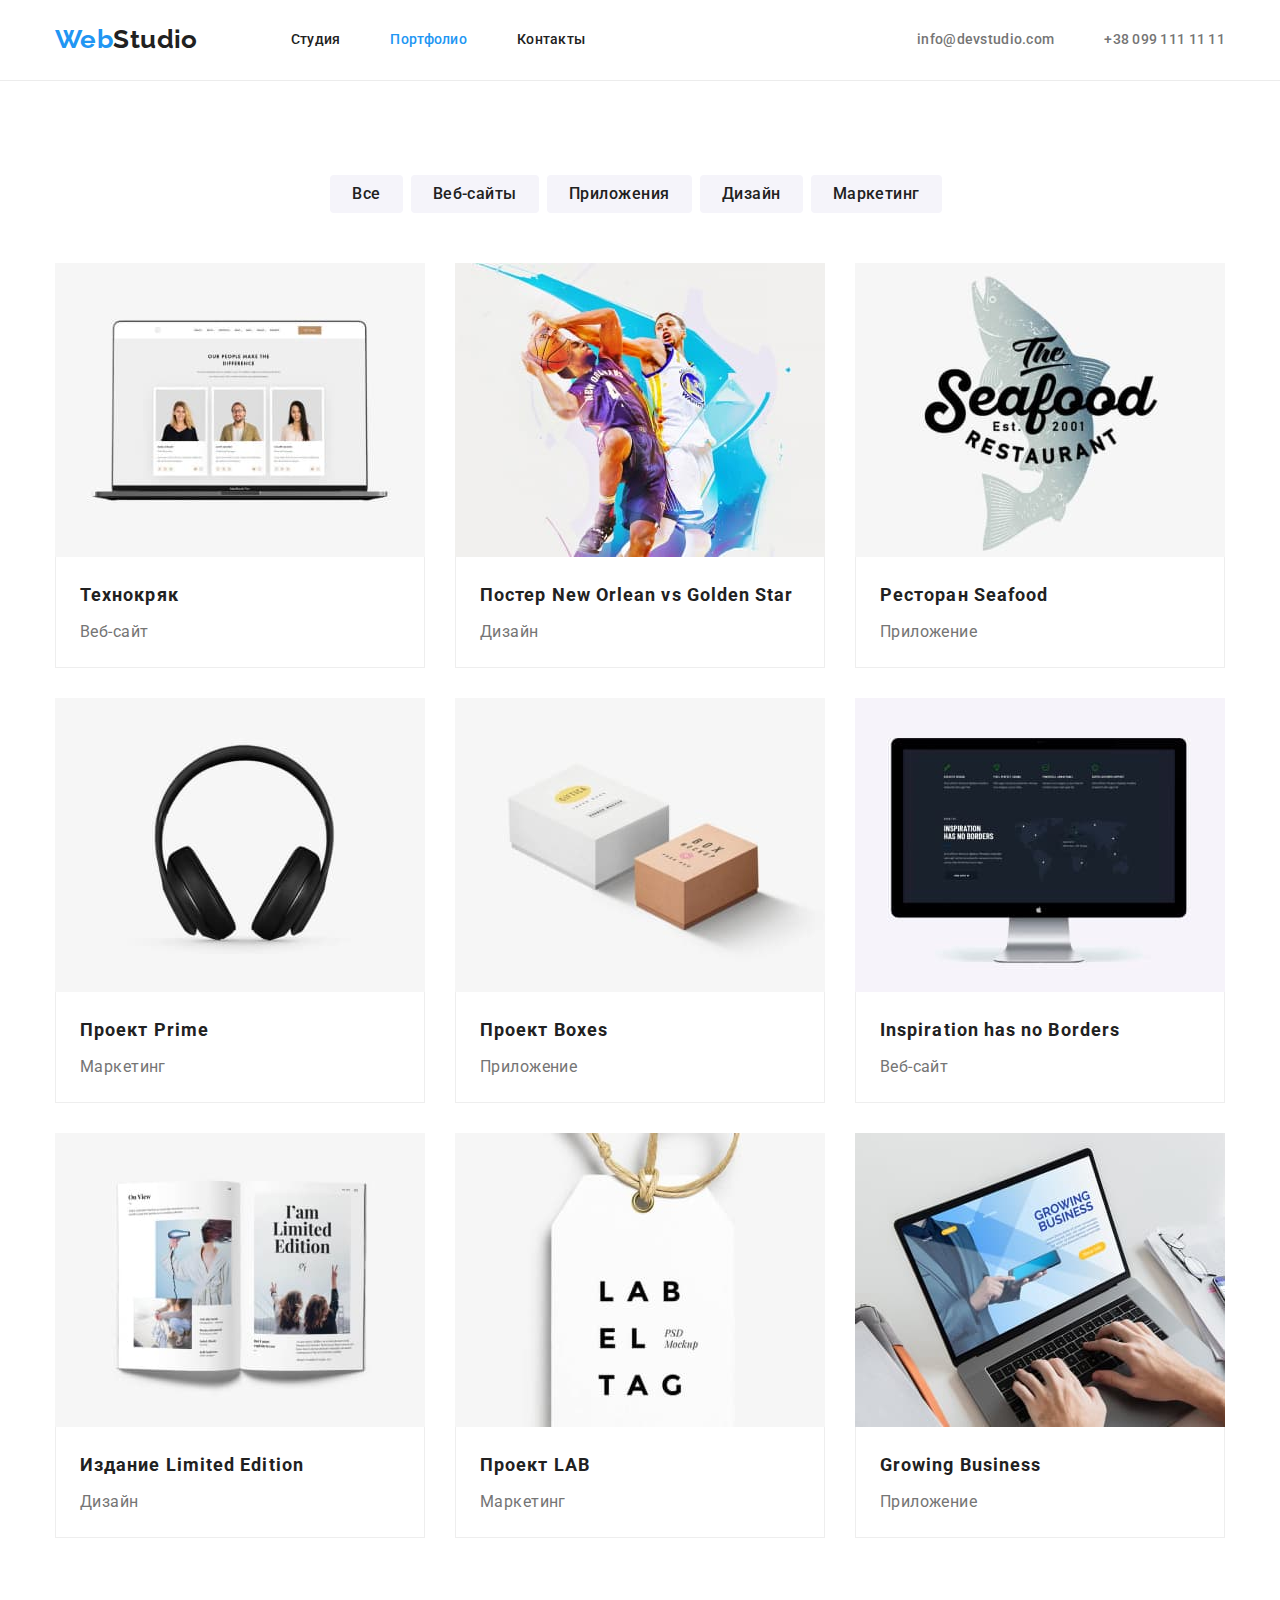
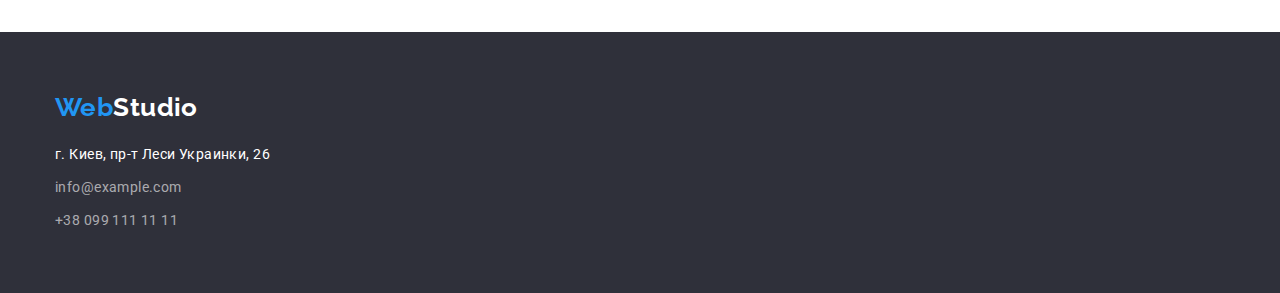
==== portfolio.html @ 5980e14f "Summary" ====
<!DOCTYPE html>
<html lang="ru">

<head>
    <meta charset="UTF-8">
    <meta http-equiv="X-UA-Compatible" content="IE=edge">
    <meta name="viewport" content="width=
     initial-scale=1.0">
    <title>Web-Studio-(Version-2.1)</title>
    <link rel="stylesheet"
        href="https://cdnjs.cloudflare.com/ajax/libs/modern-normalize/1.0.0/modern-normalize.min.css" />
    <link rel="preconnect" href="https://fonts.googleapis.com">
    <link rel="preconnect" href="https://fonts.gstatic.com" crossorigin>
    <link
        href="https://fonts.googleapis.com/css2?family=Raleway:wght@700&family=Roboto:wght@400;500;700;900&display=swap"
        rel="stylesheet">
    <link rel="stylesheet" href="./css/styles.css">
</head>
<body>
    <!--Шапка страницы Портфолио-->
     <header class="page-header">
        <div class="container">
            <div class="general-nav">
                <nav class="main-nav">
                    <a href="./" class="logo"><span class="logo-accent">Web</span>Studio</a>
    
                    <ul class="site-nav">
                        <li class="item"><a href="./index.html" class="link">Студия</a></li>
                        <li class="item"><a href="./portfolio.html" class="link current">Портфолио</a></li>
                        <li class="item"><a href="" class="link">Контакты</a></li>
                    </ul>
                </nav>
    
                <ul class="link-contacts">
                    <li class="item"><a href="" class="link">info@devstudio.com</a></li>
                    <li class="item"><a href="" class="link">+38 099 111 11 11</a></li>
                </ul>
            </div>
        </div>
    </header>
    <main>
    <!--Фильтр-->
    <section class="portfolio section">
        <div class="container">
    <h1 class="portfolio-title visually-hidden">Портфолио</h1>

    <ul class="filter">
        <li><button class="button" type="button">Все</button></li>
        <li><button class="button" type="button">Веб-сайты</button></li>
        <li><button class="button" type="button">Приложения</button></li>
        <li><button class="button" type="button">Дизайн</button></li>
        <li><button class="button" type="button">Маркетинг</button></li>
    </ul>
    </div>
    <!--Портфолио-->
 <div class="container">
    <ul class="portfolio-list">
        <li class="portfolio-card">
            <img class="portfolio-img" src="./images/tehnokryck.jpg" alt="Технокряк" width="370">
            <div class="portfolio-card-description">
            <h2 class="title">Технокряк</h2>
            <p class="item">Веб-сайт</p>
            </div>
        </li>
        <li class="portfolio-card">
            <img class="portfolio-img" src="./images/novsgs.jpg" alt="Постер New Orlean vs Golden Star" width="370">
            <div class="portfolio-card-description">
            <h2 class="title">Постер New Orlean vs Golden Star</h2>
            <p class="item">Дизайн</p>
            </div>
        </li>
        <li class="portfolio-card">
            <img class="portfolio-img" src="./images/seafood.jpg" alt="Ресторан Seafood" width="370">
            <div class="portfolio-card-description">
            <h2 class="title">Ресторан Seafood</h2>
            <p class="item">Приложение</p>
            </div>
        </li>
        <li class="portfolio-card">
            <img class="portfolio-img" src="./images/prime.jpg" alt="Проект Prime" width="370">
            <div class="portfolio-card-description">
            <h2 class="title">Проект Prime</h2>
            <p class="item">Маркетинг</p>
            </div>
        </li>
        <li class="portfolio-card">
            <img class="portfolio-img" src="./images/boxes.jpg" alt="Проект Boxes" width="370">
            <div class="portfolio-card-description">
            <h2 class="title">Проект Boxes</h2>
            <p class="item">Приложение</p>
            </div>
        </li>
        <li class="portfolio-card">
            <img class="portfolio-img" src="./images/inspiration.jpg" alt="Inspiration has no Borders" width="370">
            <div class="portfolio-card-description">
            <h2 class="title">Inspiration has no Borders</h2>
            <p class="item">Веб-сайт</p>
            </div>
        </li>
        <li class="portfolio-card">
            <img class="portfolio-img" src="./images/limed.jpg" alt="Издание Limited Edition" width="370">
            <div class="portfolio-card-description">
            <h2 class="title">Издание Limited Edition</h2>
            <p class="item">Дизайн</p>
            </div>
        </li>
        <li class="portfolio-card">
            <img class="portfolio-img" src="./images/lab.jpg" alt="Проект LAB" width="370">
            <div class="portfolio-card-description">
            <h2 class="title">Проект LAB</h2>
            <p class="item">Маркетинг</p>
            </div>
        </li>
        <li class="portfolio-card">
            <img class="portfolio-img" src="./images/growing.jpg" alt="Growing Business" width="370">
            <div class="portfolio-card-description">
            <h2 class="title">Growing Business</h2>
            <p class="item">Приложение</p>
            </div>
        </li>
    </ul>
    </div>
</section>
</main>
<!--Футер страницы Портфолио-->
<footer class="footer">
    <div class="container">

        <a href="./" class="logo-footer"><span class="logo-accent">Web</span>Studio</a>

        <address>
            <ul class="footer-contacts">
                <li><a class="footer-adress" href="">г. Киев, пр-т Леси Украинки, 26</a></li>
                <li><a class="link" href="mailto:info@example.com">info@example.com</a></li>
                <li><a class="link" href="tel:+380991111111">+38 099 111 11 11</a></li>
            </ul>
        </address>
    </div>
</footer>
</body>

</html>
---- css/styles.css ----
/*Стили для html*/
:root {
    --primary-text-color: #212121;
    --secondary-text-color: #757575;
    --accent-color: #2196F3;
    --accent-text-color: #ffffff; 
    --primary-bg-color: #E5E5E5;
    --secondary-bg-color: #F5F4FA;
    --accent-bg-color: #2F303A;
    --border-header-color: #ECECEC;
    --border-card-color: #EEEEEE;
}
 img {
   display: block;
   max-width: 100%;
   height: auto;
}

body {
    color: var(--primary-text-color);
    font-family: 'Roboto', sans-serif;
    background-color: var(--accent-text-color);
    font-size: 14px;
    letter-spacing: 0.03em;
}

ul {
    list-style: none;
    margin: 0;
    padding: 0;   
}

a {
    text-decoration: none;
    font-style: normal;   
}

h1,h2,h3,h4,h5,h6, p {
    margin-top: 0;
    margin-bottom: 0;
}

.container {
    width: 1200px;
    margin-left: auto;
    margin-right: auto;
    padding-left: 15px;
    padding-right: 15px;
}      
   
.section {
    padding-top: 94px;
    padding-bottom: 94px;
}


/*Шапка сайта*/
.page-header { 
    border-bottom: 1px solid var(--border-header-color);
}

  
.logo {
    padding-top: 24px;
    padding-bottom: 25px;
    margin-right: 93px;
    
    color: var(--primary-text-color);
    font-family: 'Raleway', sans-serif ;
    font-weight: 700;
    font-size: 26px;
    line-height: 1.19;  
}
        

.logo-accent {
    color: var(--accent-color);
}
         
/* Навигация сайта */
.main-nav, .general-nav {
    display: flex;   
}
   
.site-nav {
    display: flex; 
    padding-left: 0; 
}

.site-nav .item {
    margin-right: 50px;    
}
  
.site-nav .item:last-child {
    margin-right: 0;
}

.site-nav .link {
    display: block;
    padding-top: 32px;
    padding-bottom: 32px;

    color: var(--primary-text-color); 

    font-weight: 500;    
    line-height: 1.14;
    letter-spacing: 0.02em; 
}

.site-nav .link:hover,
.site-nav .link:focus {
    color: var(--accent-color);
}

.site-nav .link.current {
    color: var(--accent-color)
}
        
/*Ссылки-контакты*/
.link-contacts .link {  
    display: block;
    padding-top: 32px;
    padding-bottom: 32px;

    color: var(--secondary-text-color);

    font-weight: 500;    
    line-height: 1.14;
    letter-spacing: 0.02em;
}

.link-contacts .link:hover,
.link-contacts .link:focus {
    color: var(--accent-color);    
}

.link-contacts {
   display: flex;
   padding-right: 0;
   padding-left: 0;
   margin-left: auto;
   }

.link-contacts .item + .item {
   margin-left: 50px;
}

.link-icon {
    width: 16px;
    height: 12px;
    padding: 0;
    border: none;
}

/*Герой*/
.hero {
  background-color: var(--accent-bg-color);
  text-align: center;
  padding-top: 200px;
  padding-bottom: 200px;    
}

.hero-title {
    margin-bottom: 30px;  
    max-width: 696px;
    
    color: var(--accent-text-color);
     
    font-weight: 900;
    font-size: 44px;
    line-height: 1.36;
    letter-spacing: 0.06em;
    text-transform: uppercase; 

    }       
  
/*Кнопки по умолчанию и на странице Портфолио*/
.button {
    
    color: var(--primary-text-color);
    background-color: var(--secondary-bg-color);
    border-color: var(--secondary-bg-color);
    font-family: 'Roboto', sans-serif;
    font-weight: 500;
    font-size: 16px;
    line-height: 1.63; 
    border: none;
    border-radius: 4px; 
        
    text-align: center;
    letter-spacing: 0.03em;
    padding: 6px 22px;
}

.button:hover, .button:focus {
    color: var(--accent-text-color);
    background-color: var(--accent-color);
    cursor: pointer;
}

.hero-button {
    color: var(--accent-text-color);
    background-color: var(--accent-color);
    border-color: var(--accent-color);

    font-family: inherit;
    font-weight: 700;
    font-size: 16px;
    line-height: 1.88;     
    letter-spacing: 0.06em;
    border-radius: 4px;


    display: inline-block;
    padding: 10px 32px;      
}
    
.hero-button:hover,
.hero-button:focus {
    color: var(--accent-text-color);
    background-color: var(--accent-color);
    cursor: pointer;
}
/*Oсобенности*/
.feature-list {
    display: flex;
    gap: 30px;
    padding-left: 0;
}

.visually-hidden {
    position: absolute;
    width: 1px;
    height: 1px;
    margin: -1px;
    border: 0;
    padding: 0;
    white-space: nowrap;
    clip-path: inset(100%);
    clip: rect(0 0 0 0);
    overflow: hidden;}

.feature-list .title {
    margin-bottom: 10px;
    font-weight: 700;
    font-size: 14px;
    line-height: 1.14;
    letter-spacing: 0.03em; 
    text-transform: uppercase;
    color: var(--primary-text-color);
    }

.feature-list .item {
    color: var(--secondary-text-color);
    line-height: 1.71; 
    flex-basis: calc((100% - 90px) / 4);    
    }

/*Чем мы занимаемся*/

.example {
    padding-top: 0px;
 }
   
.example-title {
    margin-bottom: 50px;
    
    font-weight: 700;
    font-size: 36px;
    line-height: 1.17;
    letter-spacing: 0.03em;
    text-align: center;
}

.example-list {
    display: flex; 
    gap: 30px;   
}
 
/*Наша команда*/
.team {
    background-color: var(--secondary-bg-color);
}

.team-title{
    font-weight: 700;
    font-size: 36px;
    line-height: 1.17; 
    margin-bottom: 50px;  
    text-align: center;
       
}
.team-card {
    background-color: var(--accent-text-color);
    box-shadow: 0px 1px 3px rgba(0, 0, 0, 0.12), 0px 1px 1px rgba(0, 0, 0, 0.14), 0px 2px 1px rgba(0, 0, 0, 0.2);
    border-radius: 0px 0px 4px 4px;     
}

.team-card .title {
    font-weight: 500;
    font-size: 16px;
    line-height:1.17;
    text-align: center;
}

.team-card .item {
   color: var(--secondary-text-color);
   font-size: 16px;
   line-height: 1.19;
   text-align: center;
   margin-top: 10px;     
}

.team-list {
  display: flex;
  gap: 30px; 
}

.team-list .team-card-description {
    padding-top: 30px;
    padding-bottom: 30px; 
    padding-left: 70;    
}

           
/*Футер*/
.footer {
    background-color: var(--accent-bg-color);
    padding-top: 60px;
    padding-bottom: 60px;
}


.footer-adress {
    color: var(--accent-text-color);    
    line-height: 1.71;           
}

.footer-contacts .link {
    display: block;
    color: rgba(255, 255, 255, 0.6);    
    line-height: 1.71;
    margin-top: 9px;    
}

.footer-contacts .footer-adress:hover {
    color: var(--accent-color);
}

.footer-contacts .link:hover,
.footer-contacts .link:focus {
    color: var(--accent-color);
}

.footer-contacts {
    display: block;
    padding-left: 0;
}

.logo-footer {
    display: block;
    margin-bottom: 20px;
    margin-right: 93px;

    color: var(--primary-text-color);
    color: var(--accent-text-color);
    font-family: 'Raleway', sans-serif;
    font-weight: 700;
    font-size: 26px;
    line-height: 1.19; 
}

/*Стили для Портфолио*/

.portfolio-card .item {
    color: var(--secondary-text-color);
    font-size: 16px;
    line-height: 1.88;    
}

.portfolio-card .title {
    font-weight: 700;
    font-size: 18px;
    line-height: 2;    
    letter-spacing: 0.06em;
}

.portfolio-list {
    display: flex;
    flex-wrap: wrap;
    padding: 0;
    gap: 30px;
}     
  
.portfolio-card {
   width: calc((100% - 60px) / 3);
}
.portfolio-card-description {
    padding-left: 24px;
    padding-top: 20px;
    padding-bottom: 20px;
    border-bottom: 1px solid var(--border-card-color);
    border-left: 1px solid var(--border-card-color);
    border-right: 1px solid var(--border-card-color);
}
.portfolio-card-description .title {
    margin-bottom: 4px;
}
.filter {
    display: flex;
    margin-bottom: 50px;
    justify-content: center;    
}
.filter .button {
    margin-right: 8px;
}
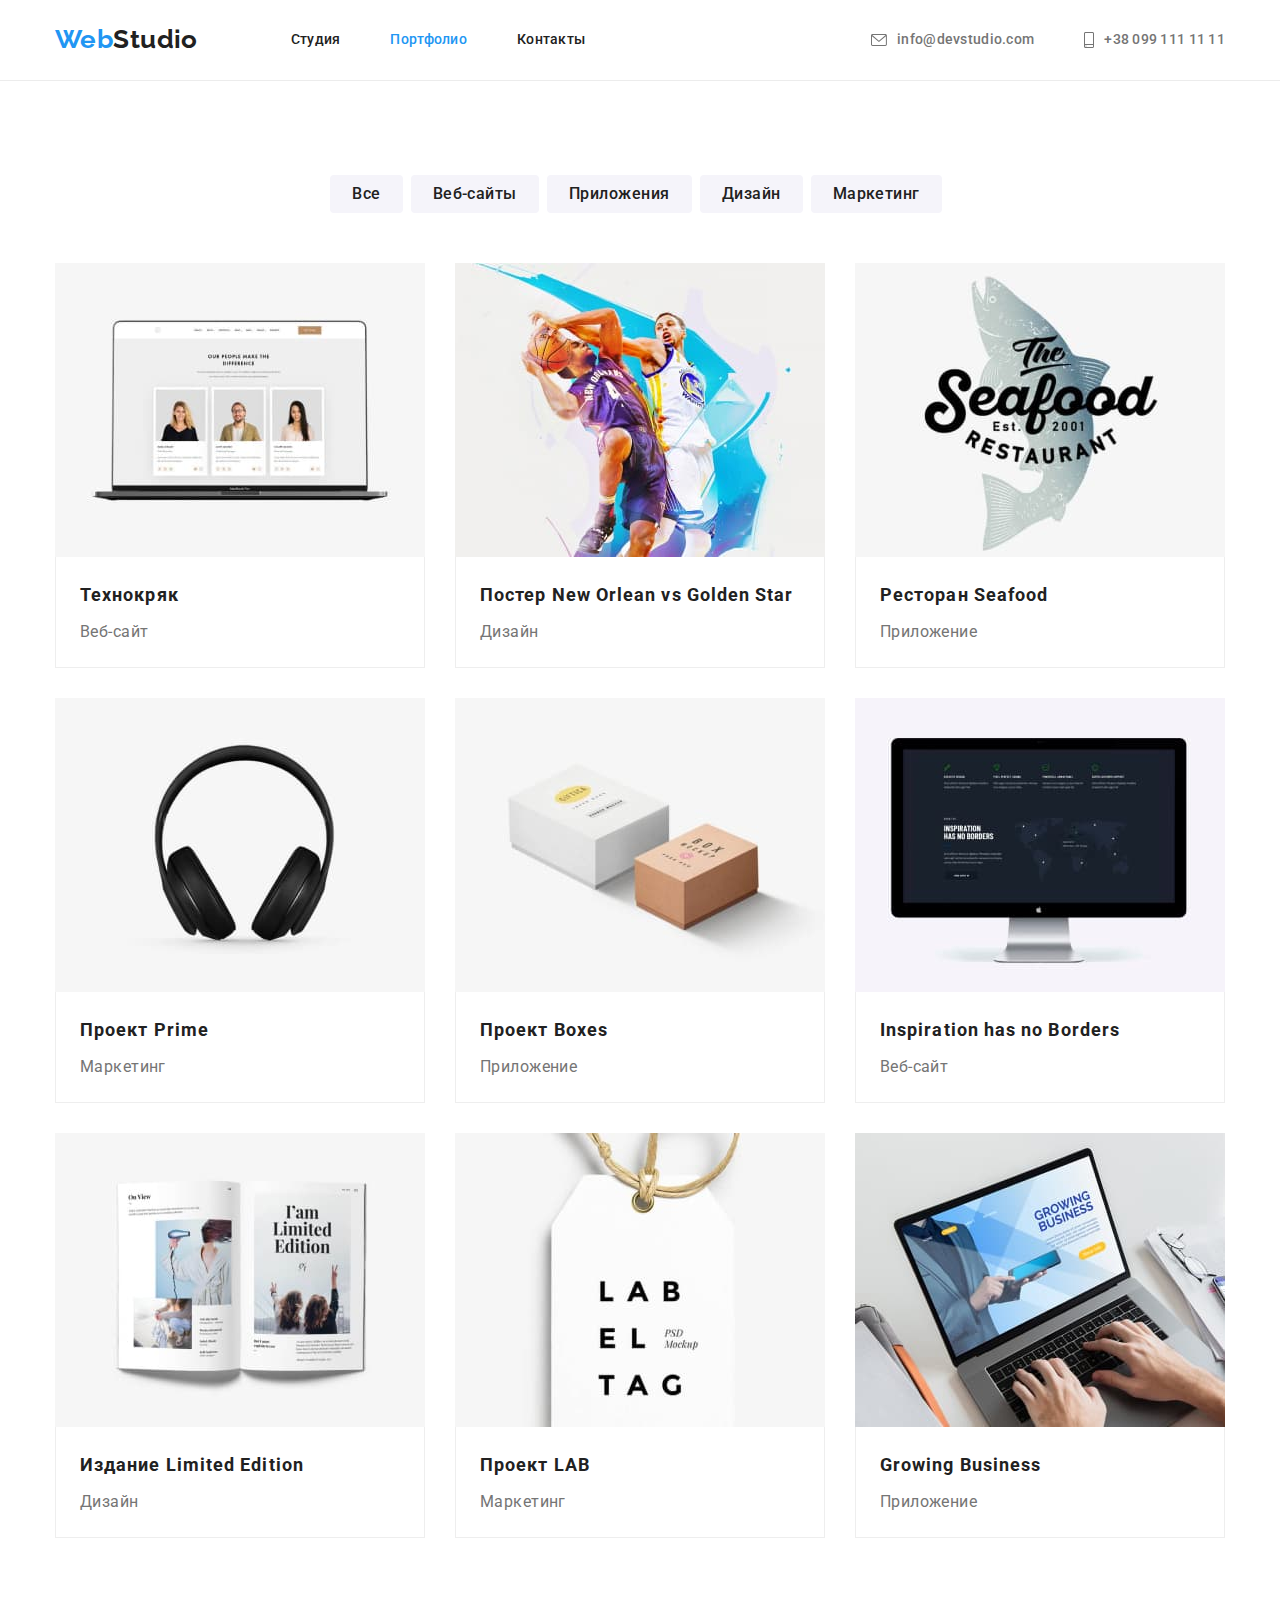
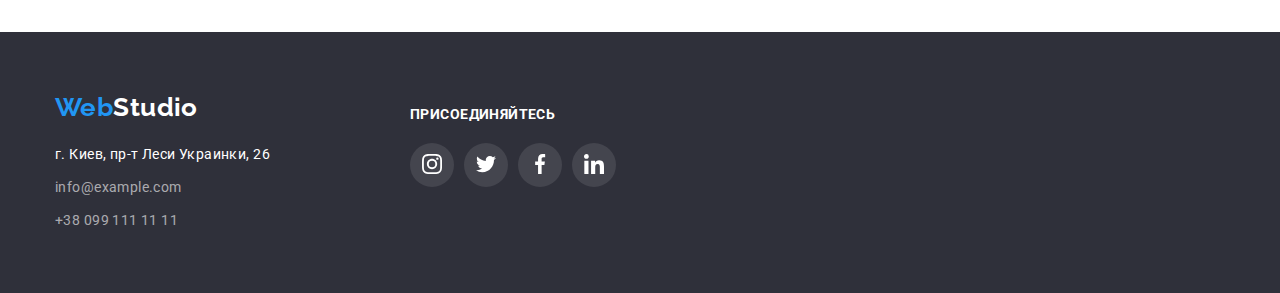
==== commit 4898a524: "Summary" ====
--- a/portfolio.html
+++ b/portfolio.html
@@ -17,8 +17,8 @@
     <link rel="stylesheet" href="./css/styles.css">
 </head>
 <body>
-    <!--Шапка страницы Портфолио-->
-     <header class="page-header">
+    <!--Шапка сайта-->
+    <header class="page-header">
         <div class="container">
             <div class="general-nav">
                 <nav class="main-nav">
@@ -30,14 +30,29 @@
                         <li class="item"><a href="" class="link">Контакты</a></li>
                     </ul>
                 </nav>
+                <ul class="link-contacts">
+                    <li class="item">
+                        <a href="mailto:info@devstudio.com" class="link">
+                            <svg class="link-icon" width="16px" height="12px">
+                                <use href="./images/icons.svg.svg#icon-envelope"></use>
+                            </svg>
+                            info@devstudio.com
+                        </a>
+                    </li>
     
-                <ul class="link-contacts">
-                    <li class="item"><a href="" class="link">info@devstudio.com</a></li>
-                    <li class="item"><a href="" class="link">+38 099 111 11 11</a></li>
+                    <li class="item">
+                        <a href="tel:+380991111111" class="link">
+                            <svg class="link-icon" width="10" height="16">
+                                <use href="./images/icons.svg.svg#icon-smartphone"></use>
+                            </svg>
+                            +38 099 111 11 11
+                        </a>
+                    </li>
                 </ul>
             </div>
         </div>
     </header>
+    
     <main>
     <!--Фильтр-->
     <section class="portfolio section">
@@ -122,19 +137,66 @@
     </div>
 </section>
 </main>
-<!--Футер страницы Портфолио-->
+<!--Футер-->
 <footer class="footer">
     <div class="container">
 
-        <a href="./" class="logo-footer"><span class="logo-accent">Web</span>Studio</a>
-
-        <address>
-            <ul class="footer-contacts">
-                <li><a class="footer-adress" href="">г. Киев, пр-т Леси Украинки, 26</a></li>
-                <li><a class="link" href="mailto:info@example.com">info@example.com</a></li>
-                <li><a class="link" href="tel:+380991111111">+38 099 111 11 11</a></li>
-            </ul>
-        </address>
+        <div class="general-div-footer">
+            <div class="footer-address">
+                <a href="./" class="logo-footer"><span class="logo-accent">Web</span>Studio</a>
+                <address>
+                    <ul class="footer-contacts">
+                        <li><a class="footer-adress" href="">г. Киев, пр-т Леси Украинки, 26</a></li>
+                        <li><a class="link" href="mailto:info@example.com">info@example.com</a></li>
+                        <li><a class="link" href="tel:+380991111111">+38 099 111 11 11</a></li>
+                    </ul>
+                </address>
+            </div>
+
+            <!--Футер ссылки соцсетей-->
+            <div class="footer-join">
+                <p class="join">присоединяйтесь</p>
+
+                <ul class="footer-soclinks">
+                    <li class="footer-soclinks-item social-links">
+                        <div class="fsoclinks">
+                            <a href="">
+                                <svg class="icon-social" width="20px" height="20px">
+                                    <use href="./images/icons.svg.svg#icon-instagram"></use>
+                                </svg>
+                            </a>
+                        </div>
+                    </li>
+                    <li class="footer-soclinks-item social-links">
+                        <div class="fsoclinks">
+                            <a href="">
+                                <svg class="icon-social" width="20px" height="20px">
+                                    <use href="./images/icons.svg.svg#icon-twitter"></use>
+                                </svg>
+                            </a>
+                        </div>
+                    </li>
+                    <li class="footer-soclinks-item social-links">
+                        <div class="fsoclinks">
+                            <a href="">
+                                <svg class="icon-social" width="20px" height="20px">
+                                    <use href="./images/icons.svg.svg#icon-facebook"></use>
+                                </svg>
+                            </a>
+                        </div>
+                    </li>
+                    <li class="footer-soclinks-item social-links">
+                        <div class="fsoclinks">
+                            <a href="">
+                                <svg class="icon-social" width="20px" height="20px">
+                                    <use href="./images/icons.svg.svg#icon-linkedin"></use>
+                                </svg>
+                            </a>
+                        </div>
+                    </li>
+                </ul>
+            </div>
+        </div>
     </div>
 </footer>
 </body>
--- a/css/styles.css
+++ b/css/styles.css
@@ -3,12 +3,13 @@
     --primary-text-color: #212121;
     --secondary-text-color: #757575;
     --accent-color: #2196F3;
-    --accent-text-color: #ffffff; 
+    --accent-text-color: #ffffff;
     --primary-bg-color: #E5E5E5;
     --secondary-bg-color: #F5F4FA;
     --accent-bg-color: #2F303A;
     --border-header-color: #ECECEC;
     --border-card-color: #EEEEEE;
+    --social-links-color: #AFB1B8;
 }
  img {
    display: block;
@@ -117,39 +118,44 @@
 }
         
 /*Ссылки-контакты*/
-.link-contacts .link {  
-    display: block;
+.link-contacts .link {
+    display: flex;
     padding-top: 32px;
     padding-bottom: 32px;
+    align-items: center;
 
     color: var(--secondary-text-color);
 
-    font-weight: 500;    
+    font-weight: 500;
     line-height: 1.14;
     letter-spacing: 0.02em;
 }
 
 .link-contacts .link:hover,
 .link-contacts .link:focus {
-    color: var(--accent-color);    
+    color: var(--accent-color);
 }
 
 .link-contacts {
-   display: flex;
-   padding-right: 0;
-   padding-left: 0;
-   margin-left: auto;
-   }
-
-.link-contacts .item + .item {
-   margin-left: 50px;
+    display: flex;
+    padding-right: 0;
+    padding-left: 0;
+    margin-left: auto;
+    align-items: center;
+}
+
+.link-contacts .item+.item {
+    margin-left: 50px;
 }
 
 .link-icon {
-    width: 16px;
-    height: 12px;
-    padding: 0;
-    border: none;
+    margin-right: 10px;
+    fill: #757575;
+}
+
+.link-icon:hover,
+.link-icon:focus {
+    fill: var(--accent-color);
 }
 
 /*Герой*/
@@ -163,16 +169,24 @@
 .hero-title {
     margin-bottom: 30px;  
     max-width: 696px;
-    
+       
     color: var(--accent-text-color);
      
     font-weight: 900;
     font-size: 44px;
     line-height: 1.36;
     letter-spacing: 0.06em;
-    text-transform: uppercase; 
-
-    }       
+    text-transform: uppercase;
+} 
+/*Фон Герой*/
+.overlay {
+    max-width: 1600px;
+    height: 600px;
+    margin-left: auto;
+    margin-right: auto;
+    background-image: linear-gradient(to right, rgba(47, 48, 58, 0.4),
+            rgba(47, 48, 58, 0.4)), url(../images/imgoverlay.jpg);
+}
   
 /*Кнопки по умолчанию и на странице Портфолио*/
 .button {
@@ -248,13 +262,23 @@
     letter-spacing: 0.03em; 
     text-transform: uppercase;
     color: var(--primary-text-color);
-    }
+}
 
 .feature-list .item {
     color: var(--secondary-text-color);
     line-height: 1.71; 
     flex-basis: calc((100% - 90px) / 4);    
-    }
+}
+
+.feature-icon {
+    display: flex;
+    height: 120px;
+    border-radius: 4px;
+    margin-bottom: 30px;
+    background-color: var(--secondary-bg-color);
+    justify-content: center;
+    align-items: center;
+}
 
 /*Чем мы занимаемся*/
 
@@ -321,8 +345,85 @@
     padding-bottom: 30px; 
     padding-left: 70;    
 }
-
-           
+.social-links {
+    display: flex;
+    width: 44px;
+    height: 44px;
+    border: 0;
+    border-radius: 50%;
+    padding: 0;
+    justify-content: center;
+    align-items: center;
+    background-color: var(--accent-text-color);
+}
+.social-links:hover,
+.social-links:focus {
+    background-color: var(--accent-color);
+}
+.team-soclinks-item:not(:last-child) {
+    margin-right: 10px;
+}
+/*.team-soclinks-item {
+    padding-bottom: 30px;
+}*/
+.team-soclinks {
+    display: flex;
+    justify-content: center;
+    padding-bottom: 30px;
+}
+.icon-social {
+    fill: var(--social-links-color);
+    align-items: center;
+    margin-bottom: 0;
+}
+.icon-social:hover,
+.icon-social:focus {
+    fill: var(--accent-text-color);
+}
+
+ 
+/*Постоянные клиенты*/
+.clients-title {     
+    margin-bottom: 50px;
+    font-weight: 700;
+    font-size: 36px;
+    line-height: 1.17;
+    text-align: center;
+    color: var(--primary-text-color);
+}
+
+.clients-list {
+    display: flex;
+}
+.clients-link {
+    display: flex;
+    height: 92px;
+    border-radius: 4px;
+    border: 1px solid var(--social-links-color);
+    align-items: center;
+    justify-content: center;
+    padding: 16px 32px;
+}
+
+.clients-item:not(:last-child){
+    margin-right: 30px;
+}
+
+.clients-icon {
+    fill: var(--social-links-color);
+}
+
+.clients-icon:hover,
+.clients-icon:focus {
+    fill: var(--accent-color);
+}
+
+.clients-link:hover,
+.clients-link:focus {
+    border-color: var(--accent-color);
+}
+
+
 /*Футер*/
 .footer {
     background-color: var(--accent-bg-color);
@@ -333,7 +434,8 @@
 
 .footer-adress {
     color: var(--accent-text-color);    
-    line-height: 1.71;           
+    line-height: 1.71; 
+    margin-right: 70px;          
 }
 
 .footer-contacts .link {
@@ -368,6 +470,37 @@
     font-weight: 700;
     font-size: 26px;
     line-height: 1.19; 
+}
+/*Футер ссылки соцсетей*/
+.join {
+    font-weight: 700;        
+    line-height: 1.14;        
+    text-transform: uppercase;    
+    color: var(--accent-text-color);
+    margin-bottom: 20px;   
+    
+}
+.general-div-footer {
+    display: flex;
+}
+
+.footer-soclinks {
+    display: flex;
+}  
+
+.footer-soclinks .icon-social {
+    fill: var(--accent-text-color);
+}
+
+.footer-soclinks-item{
+    background-color: rgba(255, 255, 255, 0.1);
+    margin-right: 10px;
+}
+.footer-join {
+    align-items: center;
+    margin-top: 15px;
+    margin-left: 70px;
+   
 }
 
 /*Стили для Портфолио*/
@@ -415,3 +548,12 @@
     margin-right: 8px;
 }
 
+.portfolio-card:hover {
+    box-shadow: 0px 1px 1px rgba(0, 0, 0, 0.12), 0px 4px 4px rgba(0, 0, 0, 0.06), 1px 4px 6px rgba(0, 0, 0, 0.16);
+}
+
+
+    
+    
+      
+
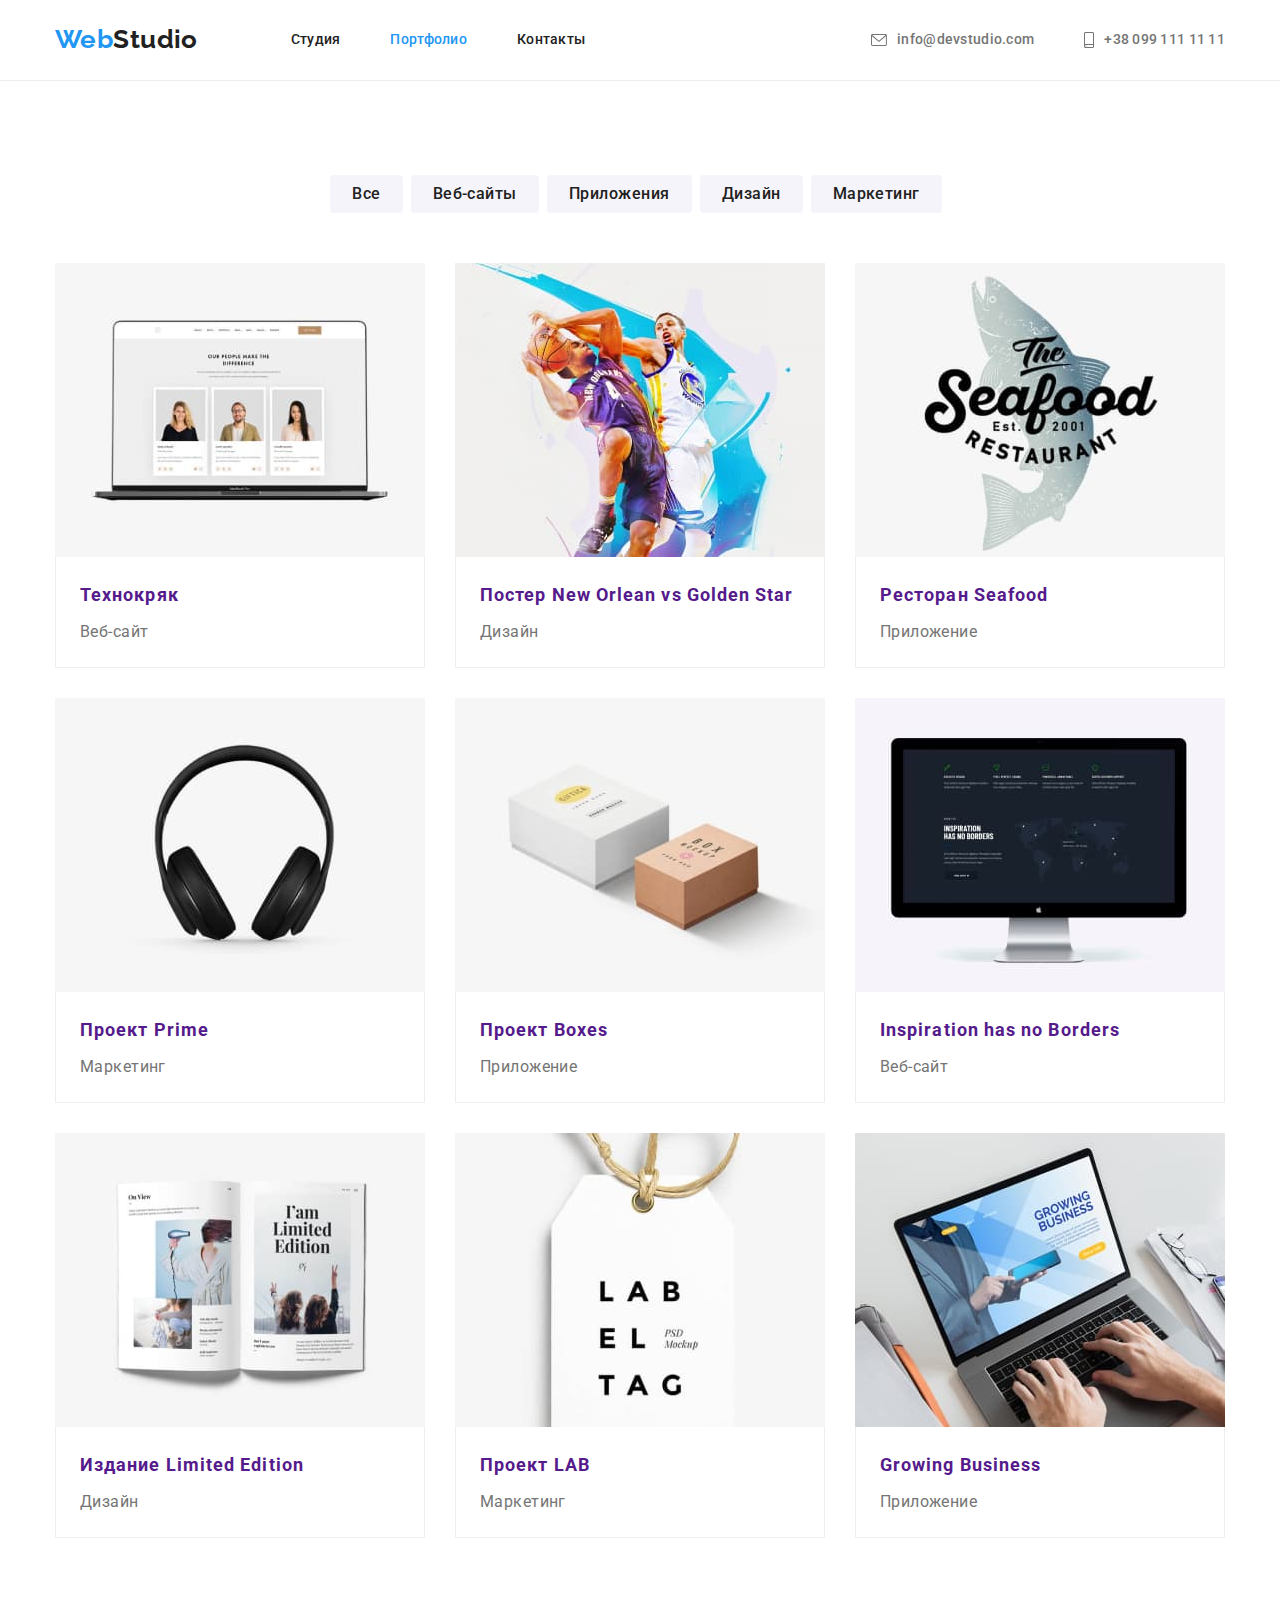
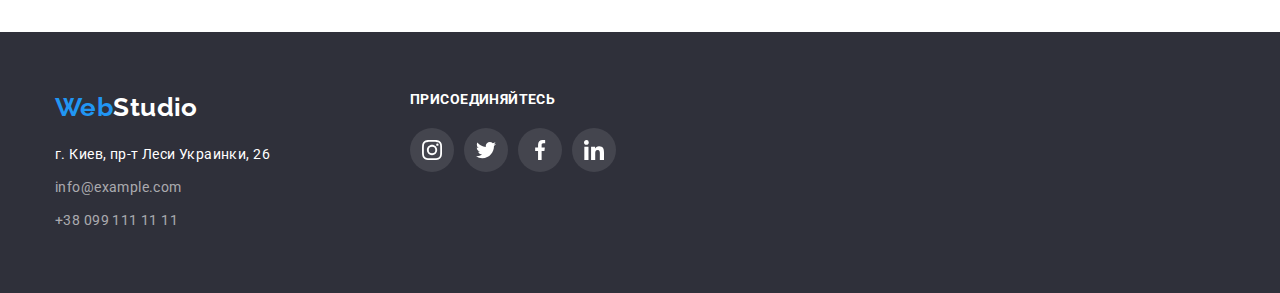
==== commit b54c6c42: "Summary" ====
--- a/portfolio.html
+++ b/portfolio.html
@@ -71,67 +71,85 @@
  <div class="container">
     <ul class="portfolio-list">
         <li class="portfolio-card">
+           <a href="" class="card">
             <img class="portfolio-img" src="./images/tehnokryck.jpg" alt="Технокряк" width="370">
             <div class="portfolio-card-description">
             <h2 class="title">Технокряк</h2>
             <p class="item">Веб-сайт</p>
             </div>
-        </li>
-        <li class="portfolio-card">
+          </a>
+        </li>
+        <li class="portfolio-card">
+         <a href="" class="card">
             <img class="portfolio-img" src="./images/novsgs.jpg" alt="Постер New Orlean vs Golden Star" width="370">
             <div class="portfolio-card-description">
             <h2 class="title">Постер New Orlean vs Golden Star</h2>
             <p class="item">Дизайн</p>
             </div>
-        </li>
-        <li class="portfolio-card">
+         </a>
+        </li>
+        <li class="portfolio-card">
+            <a href="" class="card">
             <img class="portfolio-img" src="./images/seafood.jpg" alt="Ресторан Seafood" width="370">
             <div class="portfolio-card-description">
             <h2 class="title">Ресторан Seafood</h2>
             <p class="item">Приложение</p>
             </div>
-        </li>
-        <li class="portfolio-card">
+            </a>
+        </li>
+        <li class="portfolio-card">
+            <a href="" class="card">
             <img class="portfolio-img" src="./images/prime.jpg" alt="Проект Prime" width="370">
             <div class="portfolio-card-description">
             <h2 class="title">Проект Prime</h2>
             <p class="item">Маркетинг</p>
             </div>
-        </li>
-        <li class="portfolio-card">
+            </a>
+        </li>
+        <li class="portfolio-card">
+            <a href="" class="card">
             <img class="portfolio-img" src="./images/boxes.jpg" alt="Проект Boxes" width="370">
             <div class="portfolio-card-description">
             <h2 class="title">Проект Boxes</h2>
             <p class="item">Приложение</p>
             </div>
-        </li>
-        <li class="portfolio-card">
+            </a>
+        </li>
+        <li class="portfolio-card">
+            <a href="" class="card">
             <img class="portfolio-img" src="./images/inspiration.jpg" alt="Inspiration has no Borders" width="370">
             <div class="portfolio-card-description">
             <h2 class="title">Inspiration has no Borders</h2>
             <p class="item">Веб-сайт</p>
             </div>
-        </li>
-        <li class="portfolio-card">
+            </a>
+        </li>
+        <li class="portfolio-card">
+            <a href="" class="card">
             <img class="portfolio-img" src="./images/limed.jpg" alt="Издание Limited Edition" width="370">
             <div class="portfolio-card-description">
             <h2 class="title">Издание Limited Edition</h2>
             <p class="item">Дизайн</p>
             </div>
-        </li>
-        <li class="portfolio-card">
+            </a>
+        </li>
+        <li class="portfolio-card">
+            <a href="" class="card">
             <img class="portfolio-img" src="./images/lab.jpg" alt="Проект LAB" width="370">
             <div class="portfolio-card-description">
             <h2 class="title">Проект LAB</h2>
             <p class="item">Маркетинг</p>
             </div>
-        </li>
-        <li class="portfolio-card">
+            </a>
+        </li>
+        <li class="portfolio-card">
+            <a href="" class="card">
             <img class="portfolio-img" src="./images/growing.jpg" alt="Growing Business" width="370">
             <div class="portfolio-card-description">
             <h2 class="title">Growing Business</h2>
             <p class="item">Приложение</p>
             </div>
+            </a>
         </li>
     </ul>
     </div>
@@ -140,8 +158,8 @@
 <!--Футер-->
 <footer class="footer">
     <div class="container">
-
         <div class="general-div-footer">
+
             <div class="footer-address">
                 <a href="./" class="logo-footer"><span class="logo-accent">Web</span>Studio</a>
                 <address>
@@ -158,41 +176,33 @@
                 <p class="join">присоединяйтесь</p>
 
                 <ul class="footer-soclinks">
-                    <li class="footer-soclinks-item social-links">
-                        <div class="fsoclinks">
-                            <a href="">
-                                <svg class="icon-social" width="20px" height="20px">
-                                    <use href="./images/icons.svg.svg#icon-instagram"></use>
-                                </svg>
-                            </a>
-                        </div>
-                    </li>
-                    <li class="footer-soclinks-item social-links">
-                        <div class="fsoclinks">
-                            <a href="">
-                                <svg class="icon-social" width="20px" height="20px">
-                                    <use href="./images/icons.svg.svg#icon-twitter"></use>
-                                </svg>
-                            </a>
-                        </div>
-                    </li>
-                    <li class="footer-soclinks-item social-links">
-                        <div class="fsoclinks">
-                            <a href="">
-                                <svg class="icon-social" width="20px" height="20px">
-                                    <use href="./images/icons.svg.svg#icon-facebook"></use>
-                                </svg>
-                            </a>
-                        </div>
-                    </li>
-                    <li class="footer-soclinks-item social-links">
-                        <div class="fsoclinks">
-                            <a href="">
-                                <svg class="icon-social" width="20px" height="20px">
-                                    <use href="./images/icons.svg.svg#icon-linkedin"></use>
-                                </svg>
-                            </a>
-                        </div>
+                    <li>
+                        <a href="" class="link-social">
+                            <svg class="icon-social" width="20px" height="20px">
+                                <use href="./images/icons.svg.svg#icon-instagram"></use>
+                            </svg>
+                        </a>
+                    </li>
+                    <li>
+                        <a href="" class="link-social">
+                            <svg class="icon-social" width="20px" height="20px">
+                                <use href="./images/icons.svg.svg#icon-twitter"></use>
+                            </svg>
+                        </a>
+                    </li>
+                    <li>
+                        <a href="" class="link-social">
+                            <svg class="icon-social" width="20px" height="20px">
+                                <use href="./images/icons.svg.svg#icon-facebook"></use>
+                            </svg>
+                        </a>
+                    </li>
+                    <li>
+                        <a href="" class="link-social">
+                            <svg class="icon-social" width="20px" height="20px">
+                                <use href="./images/icons.svg.svg#icon-linkedin"></use>
+                            </svg>
+                        </a>
                     </li>
                 </ul>
             </div>
--- a/css/styles.css
+++ b/css/styles.css
@@ -34,6 +34,8 @@
 a {
     text-decoration: none;
     font-style: normal;   
+    margin: 0;
+    padding: 0;
 }
 
 h1,h2,h3,h4,h5,h6, p {
@@ -131,11 +133,6 @@
     letter-spacing: 0.02em;
 }
 
-.link-contacts .link:hover,
-.link-contacts .link:focus {
-    color: var(--accent-color);
-}
-
 .link-contacts {
     display: flex;
     padding-right: 0;
@@ -148,15 +145,17 @@
     margin-left: 50px;
 }
 
+.link:hover,
+.link-focus {
+    color: var(--accent-color);
+    fill: var(--accent-color);
+}
+
 .link-icon {
     margin-right: 10px;
-    fill: #757575;
-}
-
-.link-icon:hover,
-.link-icon:focus {
-    fill: var(--accent-color);
-}
+    fill: currentColor;
+}
+
 
 /*Герой*/
 .hero {
@@ -190,7 +189,7 @@
   
 /*Кнопки по умолчанию и на странице Портфолио*/
 .button {
-    
+    display: inline-block;
     color: var(--primary-text-color);
     background-color: var(--secondary-bg-color);
     border-color: var(--secondary-bg-color);
@@ -211,24 +210,20 @@
     background-color: var(--accent-color);
     cursor: pointer;
 }
-
 .hero-button {
+    display: inline-block;
+    padding: 10px 32px;
     color: var(--accent-text-color);
     background-color: var(--accent-color);
     border-color: var(--accent-color);
+    border-radius: 4px;
 
     font-family: inherit;
     font-weight: 700;
     font-size: 16px;
     line-height: 1.88;     
-    letter-spacing: 0.06em;
-    border-radius: 4px;
-
-
-    display: inline-block;
-    padding: 10px 32px;      
-}
-    
+    letter-spacing: 0.06em;    
+}    
 .hero-button:hover,
 .hero-button:focus {
     color: var(--accent-text-color);
@@ -241,7 +236,6 @@
     gap: 30px;
     padding-left: 0;
 }
-
 .visually-hidden {
     position: absolute;
     width: 1px;
@@ -263,13 +257,11 @@
     text-transform: uppercase;
     color: var(--primary-text-color);
 }
-
 .feature-list .item {
     color: var(--secondary-text-color);
     line-height: 1.71; 
     flex-basis: calc((100% - 90px) / 4);    
 }
-
 .feature-icon {
     display: flex;
     height: 120px;
@@ -284,8 +276,7 @@
 
 .example {
     padding-top: 0px;
- }
-   
+}   
 .example-title {
     margin-bottom: 50px;
     
@@ -295,31 +286,27 @@
     letter-spacing: 0.03em;
     text-align: center;
 }
-
 .example-list {
     display: flex; 
     gap: 30px;   
 }
- 
+
 /*Наша команда*/
 .team {
     background-color: var(--secondary-bg-color);
 }
-
 .team-title{
     font-weight: 700;
     font-size: 36px;
     line-height: 1.17; 
     margin-bottom: 50px;  
-    text-align: center;
-       
+    text-align: center;      
 }
 .team-card {
     background-color: var(--accent-text-color);
     box-shadow: 0px 1px 3px rgba(0, 0, 0, 0.12), 0px 1px 1px rgba(0, 0, 0, 0.14), 0px 2px 1px rgba(0, 0, 0, 0.2);
     border-radius: 0px 0px 4px 4px;     
 }
-
 .team-card .title {
     font-weight: 500;
     font-size: 16px;
@@ -332,55 +319,42 @@
    font-size: 16px;
    line-height: 1.19;
    text-align: center;
-   margin-top: 10px;     
+   margin-top: 10px;  
+   margin-bottom: 16px;   
 }
 
 .team-list {
   display: flex;
   gap: 30px; 
 }
-
 .team-list .team-card-description {
     padding-top: 30px;
     padding-bottom: 30px; 
     padding-left: 70;    
 }
-.social-links {
+.social-link {
     display: flex;
     width: 44px;
     height: 44px;
     border: 0;
     border-radius: 50%;
-    padding: 0;
     justify-content: center;
     align-items: center;
-    background-color: var(--accent-text-color);
-}
-.social-links:hover,
-.social-links:focus {
-    background-color: var(--accent-color);
-}
-.team-soclinks-item:not(:last-child) {
-    margin-right: 10px;
-}
-/*.team-soclinks-item {
-    padding-bottom: 30px;
-}*/
+    margin-right: 10px;   
+    color: var(--social-links-color);
+}
+.icon-social {
+   fill: currentColor;
+}
+.social-link:hover,
+.social-link:focus {
+   background-color: var(--accent-color);
+   color: var(--accent-text-color);     
+}
 .team-soclinks {
     display: flex;
     justify-content: center;
-    padding-bottom: 30px;
-}
-.icon-social {
-    fill: var(--social-links-color);
-    align-items: center;
-    margin-bottom: 0;
-}
-.icon-social:hover,
-.icon-social:focus {
-    fill: var(--accent-text-color);
-}
-
+}
  
 /*Постоянные клиенты*/
 .clients-title {     
@@ -397,12 +371,14 @@
 }
 .clients-link {
     display: flex;
+    width: 170px;
     height: 92px;
     border-radius: 4px;
     border: 1px solid var(--social-links-color);
     align-items: center;
     justify-content: center;
-    padding: 16px 32px;
+    color: var(--social-links-color);
+    border-color: var(--social-links-color);
 }
 
 .clients-item:not(:last-child){
@@ -410,19 +386,13 @@
 }
 
 .clients-icon {
-    fill: var(--social-links-color);
-}
-
-.clients-icon:hover,
-.clients-icon:focus {
-    fill: var(--accent-color);
-}
-
+    fill: currentColor;
+}
 .clients-link:hover,
 .clients-link:focus {
+    color: var(--accent-color);
     border-color: var(--accent-color);
 }
-
 
 /*Футер*/
 .footer {
@@ -430,7 +400,9 @@
     padding-top: 60px;
     padding-bottom: 60px;
 }
-
+.footer .container {
+    align-items: baseline;
+}
 
 .footer-adress {
     color: var(--accent-text-color);    
@@ -462,8 +434,6 @@
 .logo-footer {
     display: block;
     margin-bottom: 20px;
-    margin-right: 93px;
-
     color: var(--primary-text-color);
     color: var(--accent-text-color);
     font-family: 'Raleway', sans-serif;
@@ -477,32 +447,39 @@
     line-height: 1.14;        
     text-transform: uppercase;    
     color: var(--accent-text-color);
-    margin-bottom: 20px;   
-    
+    margin-bottom: 20px;       
 }
 .general-div-footer {
     display: flex;
 }
-
 .footer-soclinks {
     display: flex;
 }  
 
-.footer-soclinks .icon-social {
-    fill: var(--accent-text-color);
-}
-
-.footer-soclinks-item{
+.link-social {
+    display: flex;
+    width: 44px;
+    height: 44px;
+    border: 0;
+    border-radius: 50%;
+    justify-content: center;
+    align-items: center;
+    margin-right: 10px;
+    color: var(--accent-text-color);
     background-color: rgba(255, 255, 255, 0.1);
-    margin-right: 10px;
-}
+}
+.icon-social {
+    fill: currentColor;
+}
+.link-social:hover,
+.link-social:focus {
+    background-color: var(--accent-color);
+}
+   
 .footer-join {
     align-items: center;
-    margin-top: 15px;
     margin-left: 70px;
-   
-}
-
+}
 /*Стили для Портфолио*/
 
 .portfolio-card .item {
@@ -542,13 +519,20 @@
 .filter {
     display: flex;
     margin-bottom: 50px;
-    justify-content: center;    
+    justify-content: center; 
 }
 .filter .button {
     margin-right: 8px;
 }
 
-.portfolio-card:hover {
+.filter .button:hover,
+.filter .button:focus {
+    box-shadow: 0px 3px 1px rgba(0, 0, 0, 0.1), 0px 1px 2px rgba(0, 0, 0, 0.08), 0px 2px 2px rgba(0, 0, 0, 0.12);
+}
+.card {
+    display: block;
+}
+.card:hover, .card:focus {
     box-shadow: 0px 1px 1px rgba(0, 0, 0, 0.12), 0px 4px 4px rgba(0, 0, 0, 0.06), 1px 4px 6px rgba(0, 0, 0, 0.16);
 }
 
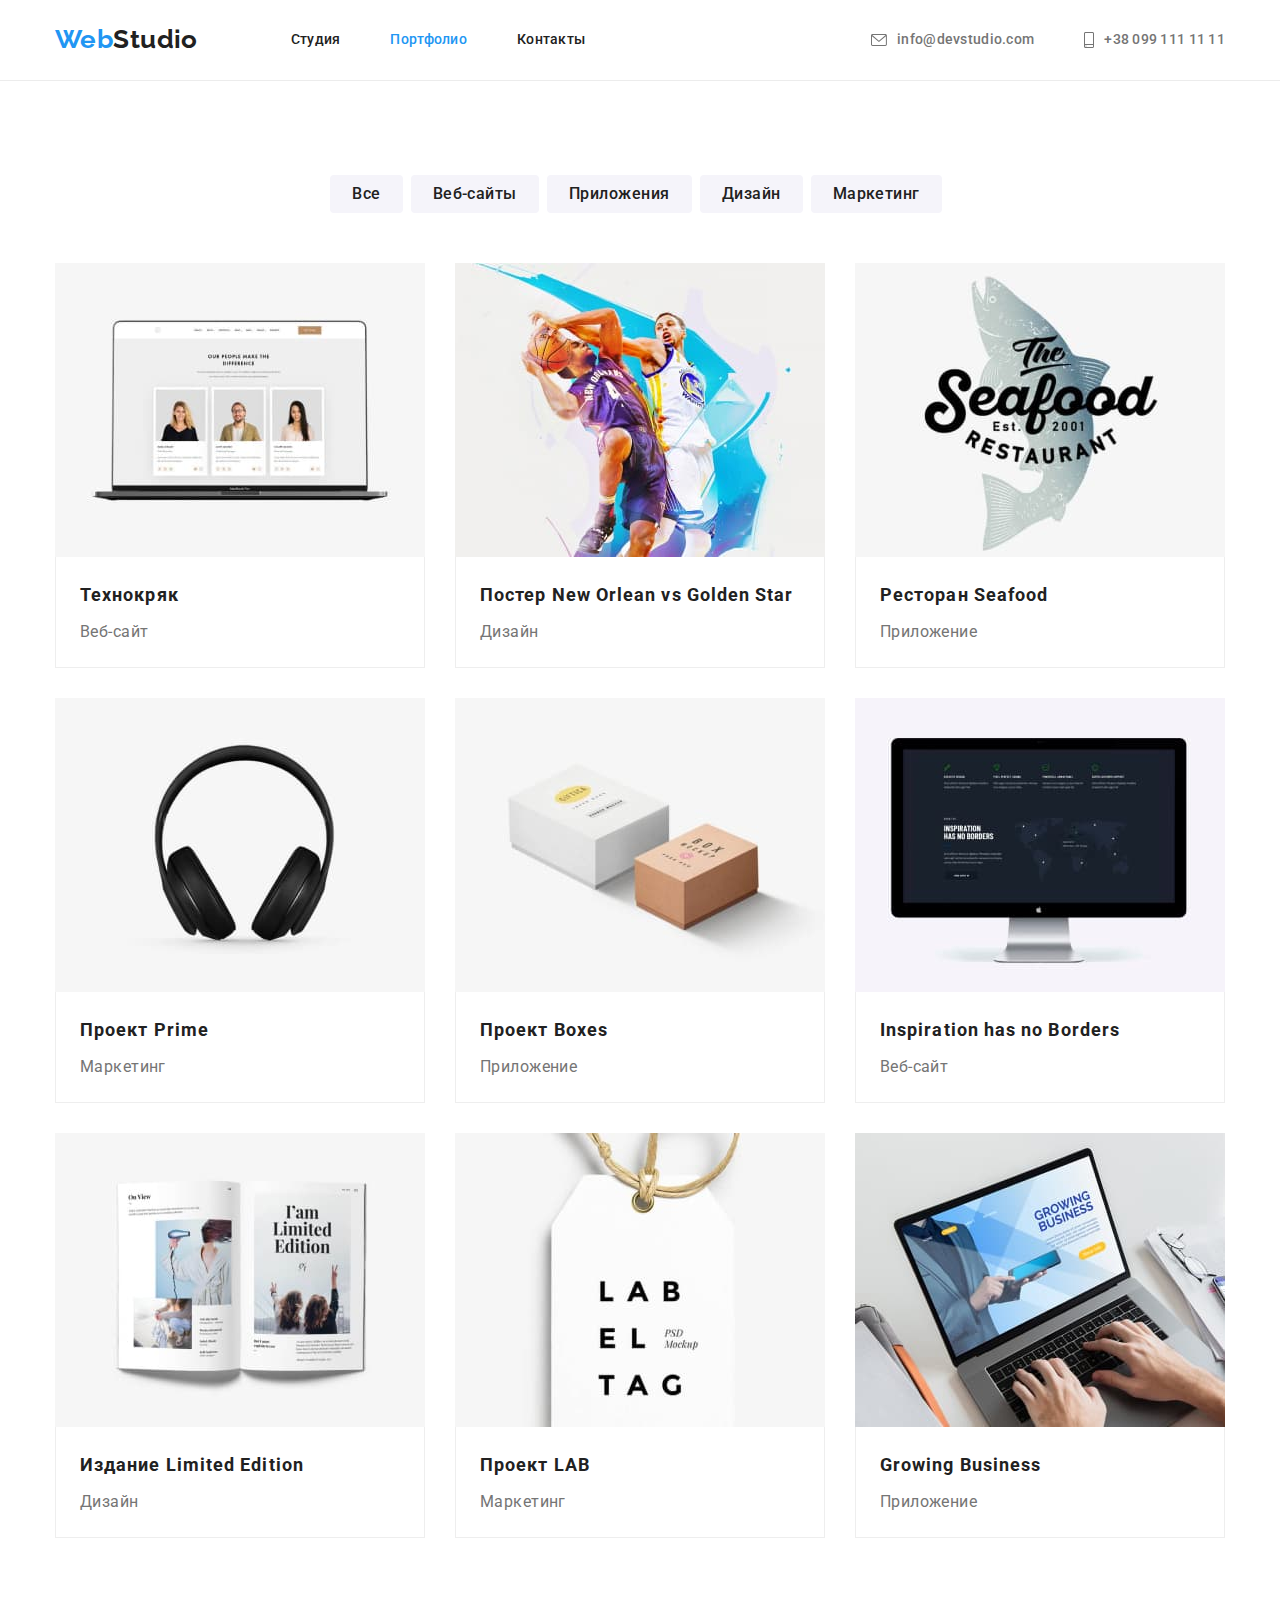
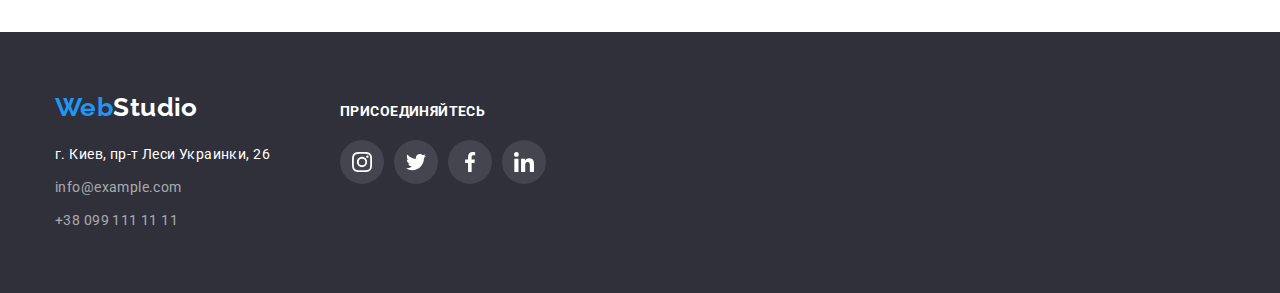
==== commit a3989d13: "Summary" ====
--- a/portfolio.html
+++ b/portfolio.html
@@ -176,28 +176,28 @@
                 <p class="join">присоединяйтесь</p>
 
                 <ul class="footer-soclinks">
-                    <li>
+                    <li class="fs-item">
                         <a href="" class="link-social">
                             <svg class="icon-social" width="20px" height="20px">
                                 <use href="./images/icons.svg.svg#icon-instagram"></use>
                             </svg>
                         </a>
                     </li>
-                    <li>
+                    <li class="fs-item">
                         <a href="" class="link-social">
                             <svg class="icon-social" width="20px" height="20px">
                                 <use href="./images/icons.svg.svg#icon-twitter"></use>
                             </svg>
                         </a>
                     </li>
-                    <li>
+                    <li class="fs-item">
                         <a href="" class="link-social">
                             <svg class="icon-social" width="20px" height="20px">
                                 <use href="./images/icons.svg.svg#icon-facebook"></use>
                             </svg>
                         </a>
                     </li>
-                    <li>
+                    <li class="fs-item">
                         <a href="" class="link-social">
                             <svg class="icon-social" width="20px" height="20px">
                                 <use href="./images/icons.svg.svg#icon-linkedin"></use>
--- a/css/styles.css
+++ b/css/styles.css
@@ -400,14 +400,10 @@
     padding-top: 60px;
     padding-bottom: 60px;
 }
-.footer .container {
-    align-items: baseline;
-}
 
 .footer-adress {
     color: var(--accent-text-color);    
-    line-height: 1.71; 
-    margin-right: 70px;          
+    line-height: 1.71;            
 }
 
 .footer-contacts .link {
@@ -451,6 +447,7 @@
 }
 .general-div-footer {
     display: flex;
+    align-items: baseline;
 }
 .footer-soclinks {
     display: flex;
@@ -464,7 +461,7 @@
     border-radius: 50%;
     justify-content: center;
     align-items: center;
-    margin-right: 10px;
+    /*margin-right: 10px;*/
     color: var(--accent-text-color);
     background-color: rgba(255, 255, 255, 0.1);
 }
@@ -475,11 +472,14 @@
 .link-social:focus {
     background-color: var(--accent-color);
 }
-   
 .footer-join {
     align-items: center;
-    margin-left: 70px;
-}
+    margin-left: 70px;   
+}
+.footer-soclinks .fs-item + .fs-item {
+    margin-left: 10px;
+}
+  
 /*Стили для Портфолио*/
 
 .portfolio-card .item {
@@ -489,6 +489,7 @@
 }
 
 .portfolio-card .title {
+   color: var(--primary-text-color);
     font-weight: 700;
     font-size: 18px;
     line-height: 2;    
